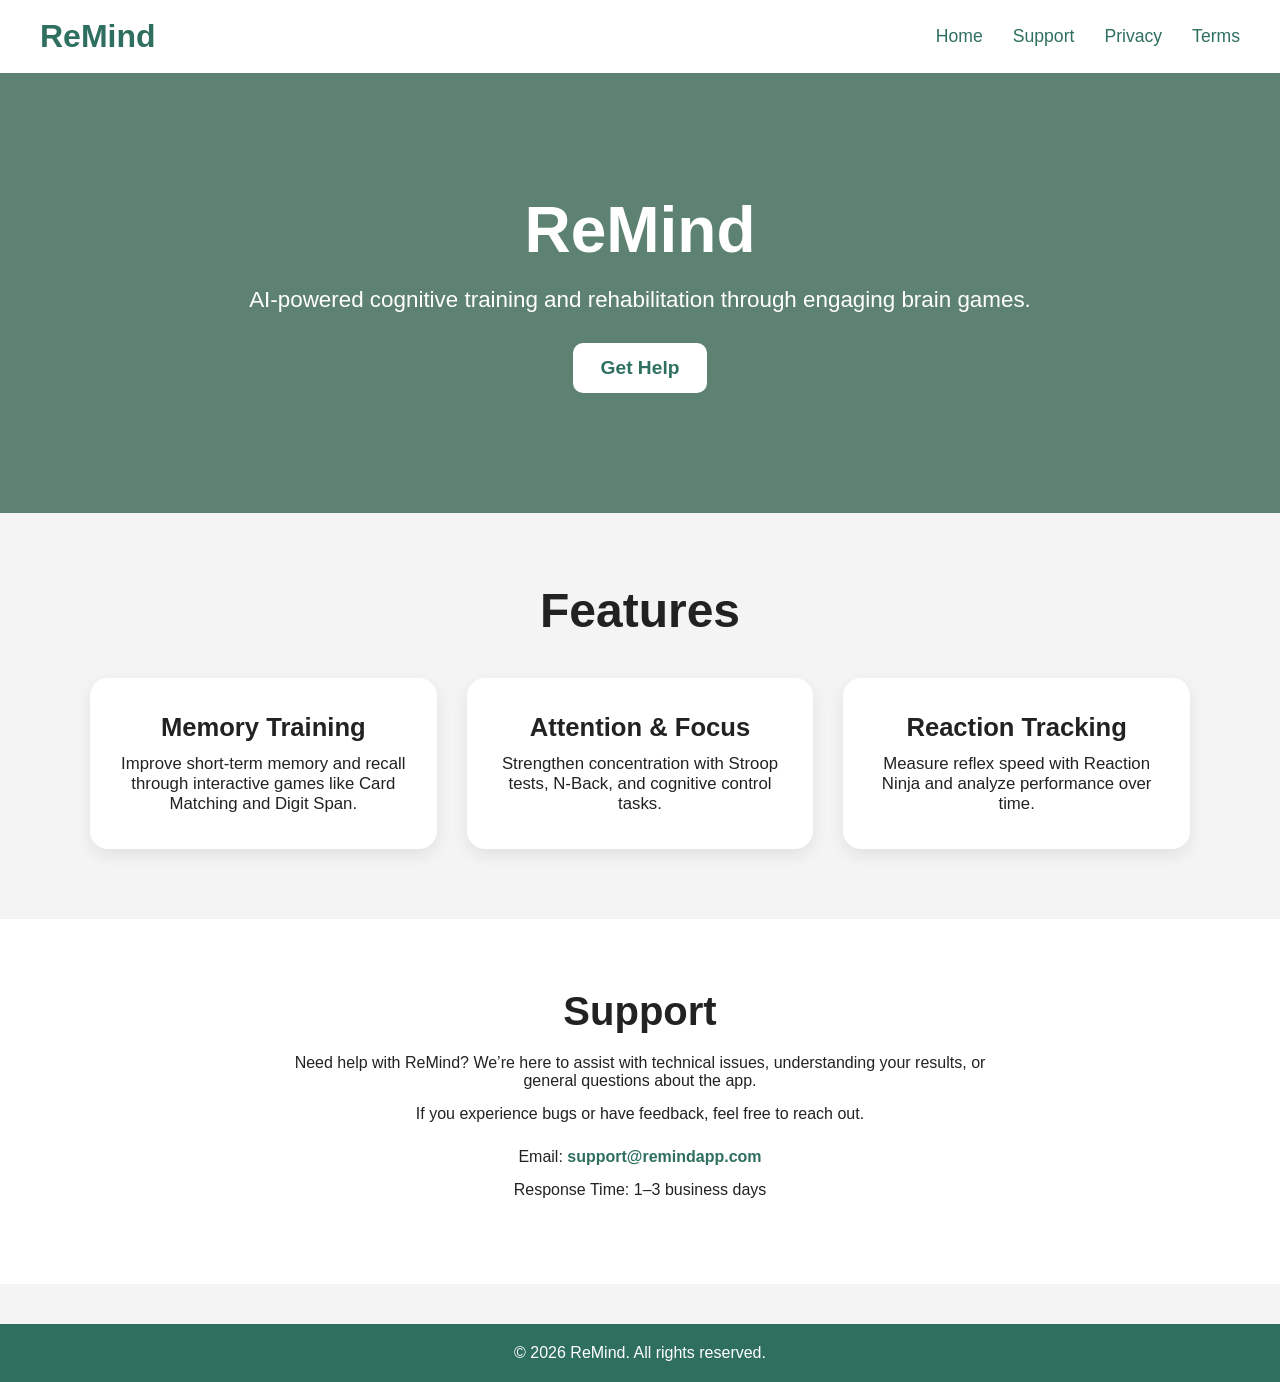
==== index.html @ dd9b7af7 "Add files via upload" ====
<!DOCTYPE html>
<html lang="en">
<head>
  <meta charset="UTF-8" />
  <meta name="viewport" content="width=device-width, initial-scale=1.0" />
  <title>ReMind Support</title>
  <link rel="stylesheet" href="styles.css" />
</head>

<body>
  <nav>
    <div class="navContainer">
      <div class="logo">ReMind</div>
      <div class="navLinks">
        <a href="index.html">Home</a>
        <a href="#support">Support</a>
        <a href="privacy.html">Privacy</a>
        <a href="terms.html">Terms</a>
      </div>
    </div>
  </nav>

  <section class="hero">
    <h1>ReMind</h1>
    <p>AI-powered cognitive training and rehabilitation through engaging brain games.</p>
    <a class="primaryButton" href="#support">Get Help</a>
  </section>

  <section class="features">
    <h2>Features</h2>
    <div class="featureGrid">
      <div class="card">
        <h3>Memory Training</h3>
        <p>Improve short-term memory and recall through interactive games like Card Matching and Digit Span.</p>
      </div>

      <div class="card">
        <h3>Attention & Focus</h3>
        <p>Strengthen concentration with Stroop tests, N-Back, and cognitive control tasks.</p>
      </div>

      <div class="card">
        <h3>Reaction Tracking</h3>
        <p>Measure reflex speed with Reaction Ninja and analyze performance over time.</p>
      </div>
    </div>
  </section>

  <section class="supportSection" id="support">
    <h2>Support</h2>

    <p>
      Need help with ReMind? We’re here to assist with technical issues,
      understanding your results, or general questions about the app.
    </p>

    <p>
      If you experience bugs or have feedback, feel free to reach out.
    </p>

    <div class="contactBox">
      <p>Email: <a href="mailto:support@remindapp.com">support@remindapp.com</a></p>
      <p>Response Time: 1–3 business days</p>
    </div>
  </section>

  <footer>
    <p>&copy; 2026 ReMind. All rights reserved.</p>
  </footer>
</body>
</html>
---- styles.css ----
* {
  margin: 0;
  padding: 0;
  box-sizing: border-box;
  font-family: Arial, sans-serif;
}

body {
  background-color: #f4f4f4;
  color: #222;
}

/* NAVBAR */
nav {
  background: white;
  padding: 18px 40px;
  box-shadow: 0 2px 8px rgba(0, 0, 0, 0.06);
}

.navContainer {
  display: flex;
  justify-content: space-between;
  align-items: center;
}

.logo {
  font-size: 2rem;
  font-weight: 700;
  color: #2f6f5f;
}

.navLinks {
  display: flex;
  gap: 30px;
}

.navLinks a {
  text-decoration: none;
  color: #2f6f5f;
  font-size: 1.1rem;
  font-weight: 500;
}

/* HERO */
.hero {
  background: #5e8272;
  color: white;
  text-align: center;
  padding: 120px 20px;
}

.hero h1 {
  font-size: 4rem;
  margin-bottom: 20px;
}

.hero p {
  font-size: 1.4rem;
  margin-bottom: 30px;
}

.primaryButton {
  display: inline-block;
  background: white;
  color: #2f6f5f;
  padding: 14px 28px;
  border-radius: 10px;
  font-size: 1.2rem;
  font-weight: bold;
  text-decoration: none;
}

.primaryButton:hover {
  background: #e9ecef;
}

/* FEATURES */
.features {
  padding: 70px 40px;
  text-align: center;
}

.features h2 {
  font-size: 3rem;
  margin-bottom: 40px;
}

.featureGrid {
  display: grid;
  grid-template-columns: repeat(auto-fit, minmax(260px, 1fr));
  gap: 30px;
  max-width: 1100px;
  margin: auto;
}

.card {
  background: white;
  padding: 35px 25px;
  border-radius: 18px;
  box-shadow: 0 6px 16px rgba(0, 0, 0, 0.08);
}

.card h3 {
  margin-bottom: 12px;
  font-size: 1.6rem;
}

.card p {
  font-size: 1.05rem;
}

.supportSection {
  padding: 70px 20px;
  background: white;
  text-align: center;
}

.supportSection h2 {
  font-size: 2.5rem;
  margin-bottom: 20px;
}

.supportSection p {
  max-width: 700px;
  margin: 0 auto 15px;
}

.contactBox {
  margin-top: 25px;
}

.contactBox a {
  color: #2f6f5f;
  text-decoration: none;
  font-weight: bold;
}

footer {
  background: #2f6f5f;
  color: white;
  text-align: center;
  padding: 20px;
  margin-top: 40px;
}

@media (max-width: 768px) {
  .navContainer {
    flex-direction: column;
    gap: 10px;
  }

  .hero h1 {
    font-size: 2.5rem;
  }

  .features h2 {
    font-size: 2rem;
  }
}
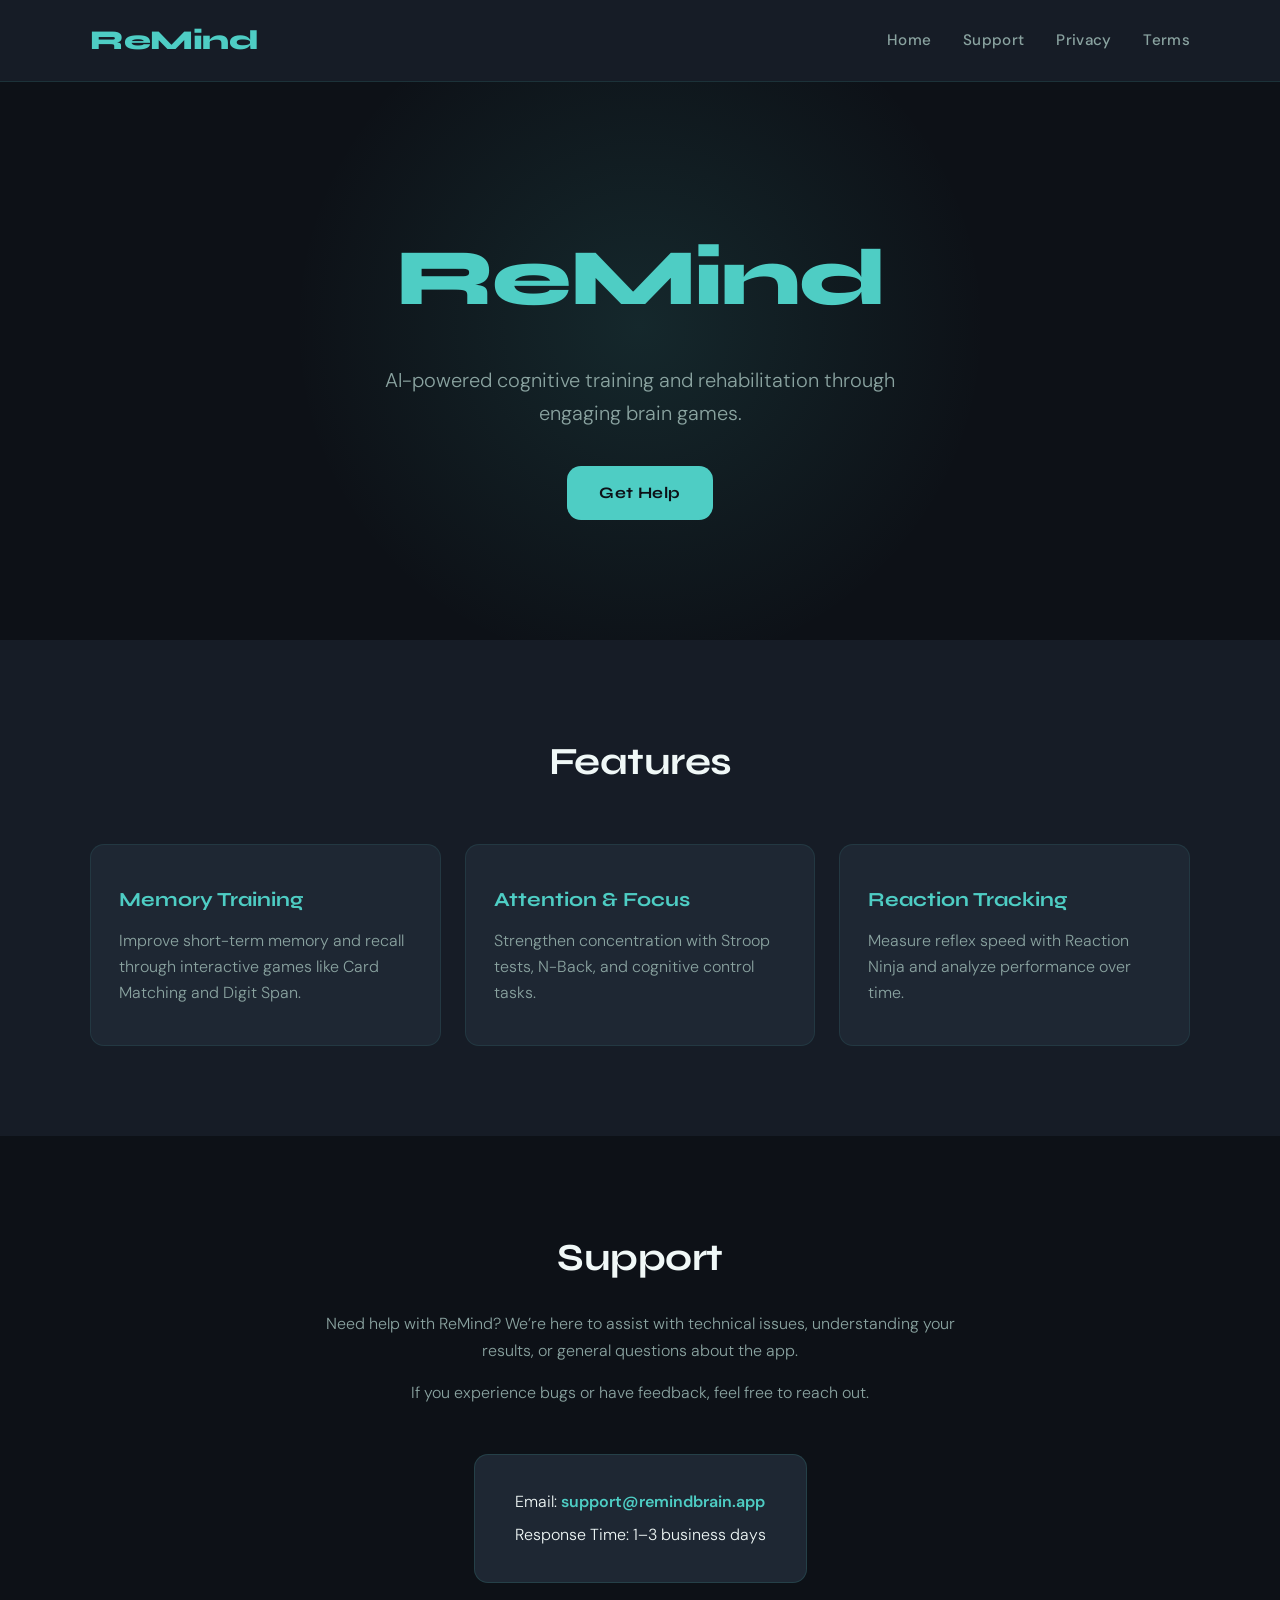
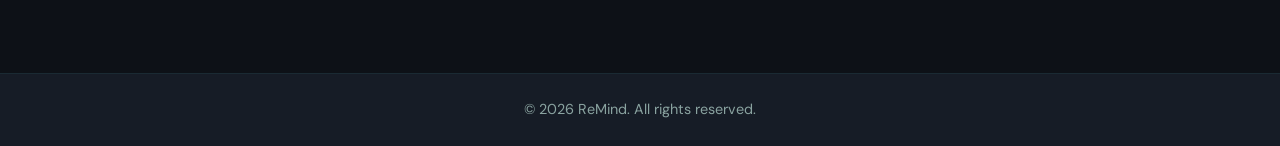
==== commit 17b46d3c: "Update support email address in index.html" ====
--- a/index.html
+++ b/index.html
@@ -59,7 +59,7 @@
     </p>
 
     <div class="contactBox">
-      <p>Email: <a href="mailto:support@remindapp.com">support@remindapp.com</a></p>
+      <p>Email: <a href="mailto:support@remindbrain.app">support@remindbrain.app</a></p>
       <p>Response Time: 1–3 business days</p>
     </div>
   </section>
@@ -68,4 +68,4 @@
     <p>&copy; 2026 ReMind. All rights reserved.</p>
   </footer>
 </body>
-</html>+</html>
--- a/styles.css
+++ b/styles.css
@@ -1,159 +1,287 @@
+@import url('https://fonts.googleapis.com/css2?family=Syne:wght@400;600;700;800&family=DM+Sans:wght@300;400;500&display=swap');
+
+:root {
+  --bg:        #0d1117;
+  --surface:   #161c26;
+  --surface2:  #1e2733;
+  --teal:      #4ecdc4;
+  --teal-dim:  #38a89d;
+  --teal-glow: rgba(78, 205, 196, 0.18);
+  --white:     #f0f8f7;
+  --muted:     #8aa3a0;
+  --radius:    14px;
+}
+
 * {
   margin: 0;
   padding: 0;
   box-sizing: border-box;
-  font-family: Arial, sans-serif;
 }
 
 body {
-  background-color: #f4f4f4;
-  color: #222;
-}
-
-/* NAVBAR */
+  background-color: var(--bg);
+  color: var(--white);
+  font-family: 'DM Sans', sans-serif;
+  font-size: 1rem;
+  line-height: 1.65;
+}
+
+/* ── NAVBAR ─────────────────────────────────── */
 nav {
-  background: white;
-  padding: 18px 40px;
-  box-shadow: 0 2px 8px rgba(0, 0, 0, 0.06);
+  background: var(--surface);
+  padding: 18px 48px;
+  border-bottom: 1px solid rgba(78, 205, 196, 0.12);
+  position: sticky;
+  top: 0;
+  z-index: 100;
+  backdrop-filter: blur(8px);
 }
 
 .navContainer {
   display: flex;
   justify-content: space-between;
   align-items: center;
+  max-width: 1100px;
+  margin: auto;
 }
 
 .logo {
-  font-size: 2rem;
-  font-weight: 700;
-  color: #2f6f5f;
+  font-family: 'Syne', sans-serif;
+  font-size: 1.7rem;
+  font-weight: 800;
+  color: var(--teal);
+  letter-spacing: -0.5px;
 }
 
 .navLinks {
   display: flex;
-  gap: 30px;
+  gap: 32px;
 }
 
 .navLinks a {
   text-decoration: none;
-  color: #2f6f5f;
-  font-size: 1.1rem;
+  color: var(--muted);
+  font-size: 0.95rem;
   font-weight: 500;
-}
-
-/* HERO */
+  letter-spacing: 0.02em;
+  transition: color 0.2s;
+}
+
+.navLinks a:hover {
+  color: var(--teal);
+}
+
+/* ── HERO ────────────────────────────────────── */
 .hero {
-  background: #5e8272;
-  color: white;
-  text-align: center;
-  padding: 120px 20px;
+  background: var(--bg);
+  color: var(--white);
+  text-align: center;
+  padding: 130px 24px 120px;
+  position: relative;
+  overflow: hidden;
+}
+
+/* subtle radial glow behind hero */
+.hero::before {
+  content: '';
+  position: absolute;
+  top: 50%;
+  left: 50%;
+  transform: translate(-50%, -55%);
+  width: 700px;
+  height: 700px;
+  background: radial-gradient(ellipse, rgba(78, 205, 196, 0.12) 0%, transparent 70%);
+  pointer-events: none;
 }
 
 .hero h1 {
-  font-size: 4rem;
+  font-family: 'Syne', sans-serif;
+  font-size: 5rem;
+  font-weight: 800;
+  letter-spacing: -2px;
+  color: var(--teal);
   margin-bottom: 20px;
+  position: relative;
 }
 
 .hero p {
-  font-size: 1.4rem;
-  margin-bottom: 30px;
+  font-size: 1.25rem;
+  color: var(--muted);
+  max-width: 560px;
+  margin: 0 auto 36px;
+  font-weight: 300;
+  position: relative;
 }
 
 .primaryButton {
   display: inline-block;
-  background: white;
-  color: #2f6f5f;
-  padding: 14px 28px;
-  border-radius: 10px;
-  font-size: 1.2rem;
-  font-weight: bold;
+  background: var(--teal);
+  color: var(--bg);
+  padding: 14px 32px;
+  border-radius: var(--radius);
+  font-size: 1rem;
+  font-weight: 700;
   text-decoration: none;
+  font-family: 'Syne', sans-serif;
+  letter-spacing: 0.03em;
+  transition: background 0.2s, box-shadow 0.2s, transform 0.15s;
+  position: relative;
 }
 
 .primaryButton:hover {
-  background: #e9ecef;
-}
-
-/* FEATURES */
+  background: var(--teal-dim);
+  box-shadow: 0 0 28px rgba(78, 205, 196, 0.35);
+  transform: translateY(-2px);
+}
+
+/* ── FEATURES ────────────────────────────────── */
 .features {
-  padding: 70px 40px;
-  text-align: center;
+  padding: 90px 40px;
+  text-align: center;
+  background: var(--surface);
 }
 
 .features h2 {
-  font-size: 3rem;
-  margin-bottom: 40px;
+  font-family: 'Syne', sans-serif;
+  font-size: 2.4rem;
+  font-weight: 700;
+  margin-bottom: 50px;
+  color: var(--white);
+  letter-spacing: -0.5px;
 }
 
 .featureGrid {
   display: grid;
-  grid-template-columns: repeat(auto-fit, minmax(260px, 1fr));
-  gap: 30px;
+  grid-template-columns: repeat(auto-fit, minmax(270px, 1fr));
+  gap: 24px;
   max-width: 1100px;
   margin: auto;
 }
 
 .card {
-  background: white;
-  padding: 35px 25px;
-  border-radius: 18px;
-  box-shadow: 0 6px 16px rgba(0, 0, 0, 0.08);
+  background: var(--surface2);
+  padding: 38px 28px;
+  border-radius: var(--radius);
+  border: 1px solid rgba(78, 205, 196, 0.1);
+  text-align: left;
+  transition: border-color 0.25s, box-shadow 0.25s, transform 0.2s;
+}
+
+.card:hover {
+  border-color: rgba(78, 205, 196, 0.4);
+  box-shadow: 0 8px 32px rgba(78, 205, 196, 0.1);
+  transform: translateY(-4px);
 }
 
 .card h3 {
+  font-family: 'Syne', sans-serif;
+  color: var(--teal);
   margin-bottom: 12px;
-  font-size: 1.6rem;
+  font-size: 1.25rem;
+  font-weight: 700;
 }
 
 .card p {
-  font-size: 1.05rem;
-}
-
+  color: var(--muted);
+  font-size: 1rem;
+  font-weight: 300;
+}
+
+/* ── SUPPORT ─────────────────────────────────── */
 .supportSection {
-  padding: 70px 20px;
-  background: white;
+  padding: 90px 24px;
+  background: var(--bg);
   text-align: center;
 }
 
 .supportSection h2 {
-  font-size: 2.5rem;
-  margin-bottom: 20px;
+  font-family: 'Syne', sans-serif;
+  font-size: 2.4rem;
+  font-weight: 700;
+  margin-bottom: 22px;
+  color: var(--white);
+  letter-spacing: -0.5px;
 }
 
 .supportSection p {
-  max-width: 700px;
-  margin: 0 auto 15px;
+  max-width: 660px;
+  margin: 0 auto 16px;
+  color: var(--muted);
+  font-weight: 300;
 }
 
 .contactBox {
-  margin-top: 25px;
+  margin-top: 32px;
+  display: inline-block;
+  background: var(--surface2);
+  border: 1px solid rgba(78, 205, 196, 0.15);
+  border-radius: var(--radius);
+  padding: 28px 40px;
+}
+
+.contactBox p {
+  color: var(--white);
+  margin: 6px auto;
+  font-size: 1rem;
 }
 
 .contactBox a {
-  color: #2f6f5f;
+  color: var(--teal);
   text-decoration: none;
-  font-weight: bold;
-}
-
+  font-weight: 600;
+  transition: opacity 0.2s;
+}
+
+.contactBox a:hover {
+  opacity: 0.8;
+}
+
+/* ── FOOTER ──────────────────────────────────── */
 footer {
-  background: #2f6f5f;
-  color: white;
-  text-align: center;
-  padding: 20px;
-  margin-top: 40px;
-}
-
+  background: var(--surface);
+  color: var(--muted);
+  text-align: center;
+  padding: 24px;
+  border-top: 1px solid rgba(78, 205, 196, 0.08);
+  font-size: 0.9rem;
+}
+
+/* ── RESPONSIVE ──────────────────────────────── */
 @media (max-width: 768px) {
+  nav {
+    padding: 14px 20px;
+  }
+
   .navContainer {
     flex-direction: column;
-    gap: 10px;
+    gap: 12px;
+  }
+
+  .hero {
+    padding: 90px 20px 80px;
   }
 
   .hero h1 {
-    font-size: 2.5rem;
-  }
-
-  .features h2 {
-    font-size: 2rem;
-  }
-}+    font-size: 3rem;
+    letter-spacing: -1px;
+  }
+
+  .hero p {
+    font-size: 1.05rem;
+  }
+
+  .features {
+    padding: 60px 20px;
+  }
+
+  .features h2,
+  .supportSection h2 {
+    font-size: 1.9rem;
+  }
+
+  .contactBox {
+    padding: 22px 24px;
+    width: 100%;
+    max-width: 400px;
+  }
+}
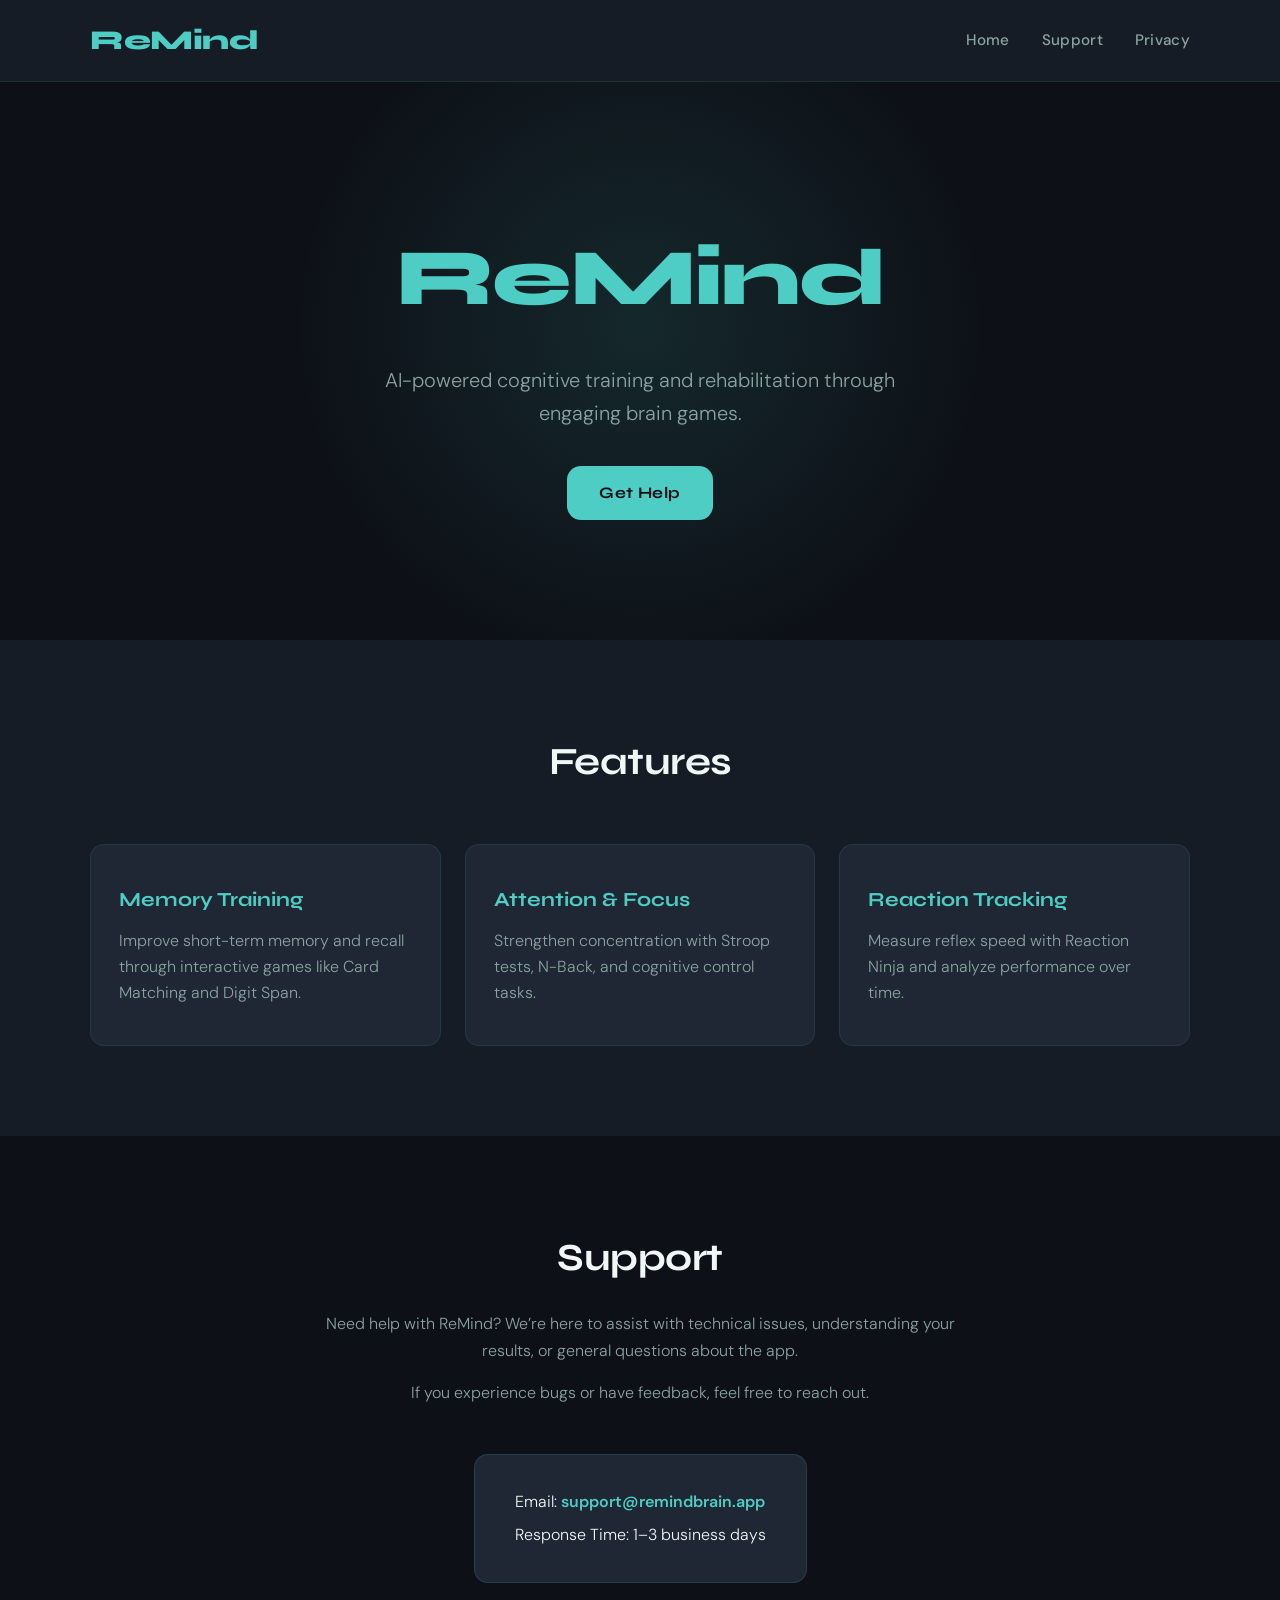
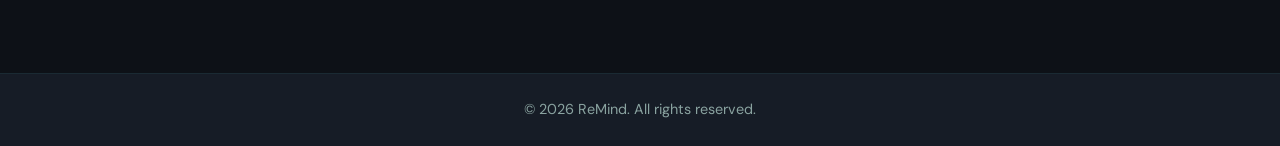
==== commit 78bb9ac5: "Update index.html" ====
--- a/index.html
+++ b/index.html
@@ -15,7 +15,6 @@
         <a href="index.html">Home</a>
         <a href="#support">Support</a>
         <a href="privacy.html">Privacy</a>
-        <a href="terms.html">Terms</a>
       </div>
     </div>
   </nav>
